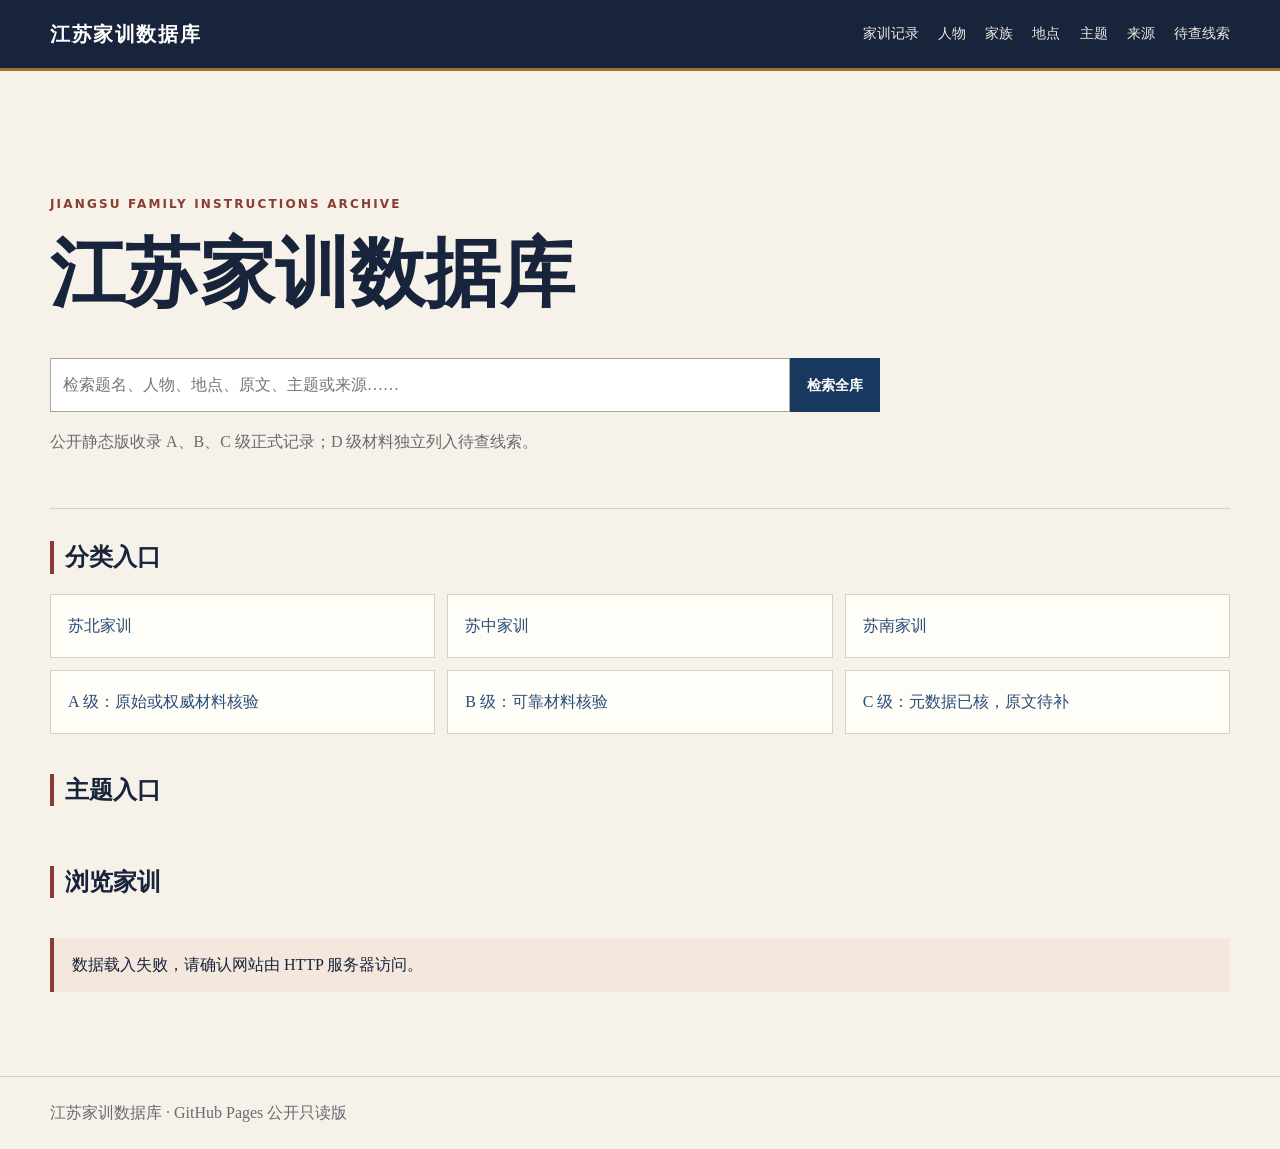
==== src/index.html @ 2fd49275 "发布江苏家训数据库静态检索网站" ====
<!doctype html><html lang="zh-CN"><head><meta charset="utf-8"><meta name="viewport" content="width=device-width,initial-scale=1"><meta name="description" content="江苏家训历史文献公开检索数据库"><title>江苏家训数据库</title><link rel="stylesheet" href="css/styles.css"></head><body data-page="home"><a class="skip" href="#main">跳至主要内容</a><header><div class="wrap"><a class="brand" href="index.html">江苏家训数据库</a><button class="nav-toggle" aria-label="打开导航" aria-expanded="false">☰</button><nav><a href="records.html">家训记录</a><a href="persons.html">人物</a><a href="families.html">家族</a><a href="places.html">地点</a><a href="themes.html">主题</a><a href="sources.html">来源</a><a href="leads.html">待查线索</a></nav></div></header><main id="main" class="wrap"><section class="mast"><p class="eyebrow">JIANGSU FAMILY INSTRUCTIONS ARCHIVE</p><h1>江苏家训数据库</h1><form id="global-search" class="searchbar"><label class="sr-only" for="global-q">统一搜索</label><input id="global-q" placeholder="检索题名、人物、地点、原文、主题或来源……"><button>检索全库</button></form><p class="note">公开静态版收录 A、B、C 级正式记录；D 级材料独立列入待查线索。</p></section><section><h2>分类入口</h2><div class="entrances"><a href="records.html?region=苏北">苏北家训</a><a href="records.html?region=苏中">苏中家训</a><a href="records.html?region=苏南">苏南家训</a><a href="records.html?level=A">A 级：原始或权威材料核验</a><a href="records.html?level=B">B 级：可靠材料核验</a><a href="records.html?level=C">C 级：元数据已核，原文待补</a></div></section><section><h2>主题入口</h2><div id="theme-entries" class="entrances"></div></section><section><h2>浏览家训</h2><div id="featured" class="cards"></div></section></main><footer><div class="wrap">江苏家训数据库 · GitHub Pages 公开只读版</div></footer><script src="js/app.js"></script></body></html>
---- src/css/styles.css ----
:root{--ink:#17243b;--blue:#19385f;--paper:#f6f2e9;--card:#fffdf8;--line:#d8d0c1;--muted:#686b70;--red:#8a3c32;--gold:#9a762f}*{box-sizing:border-box}html{font-size:16px}body{margin:0;background:var(--paper);color:var(--ink);font-family:"Noto Serif SC","Source Han Serif SC",STSong,serif;line-height:1.75}a{color:#284d78;text-decoration:none}a:hover{text-decoration:underline}a:focus-visible,button:focus-visible,input:focus-visible,select:focus-visible{outline:3px solid #d39b30;outline-offset:2px}.wrap{width:min(1180px,calc(100% - 40px));margin:auto}.skip{position:fixed;left:-999px}.skip:focus{left:1rem;top:1rem;background:white;padding:.7rem;z-index:20}header{background:var(--ink);border-bottom:3px solid var(--gold)}header .wrap{min-height:68px;display:flex;align-items:center;justify-content:space-between}.brand{color:white;font-size:1.25rem;font-weight:700;letter-spacing:.08em}nav{display:flex;gap:1.2rem}nav a{color:#eee9df;font-family:system-ui,sans-serif;font-size:.9rem}.nav-toggle{display:none;background:transparent;color:white;border:0;font-size:1.4rem}main{padding:38px 0 64px;min-height:75vh}footer{border-top:1px solid var(--line);padding:22px 0;color:var(--muted)}h1,h2,h3{line-height:1.35}.eyebrow{font:700 .75rem system-ui;letter-spacing:.18em;color:var(--red)}.mast{padding:36px 0;border-bottom:1px solid var(--line)}.mast h1{font-size:clamp(2.5rem,6vw,4.7rem);margin:.1em 0 .45em}.mast+section{margin-top:32px}.searchbar{display:flex;max-width:830px}.searchbar input,.controls input,.controls select{border:1px solid #a9a398;background:white;padding:12px;font:inherit;color:var(--ink)}.searchbar input{flex:1}.button,button{background:var(--blue);color:white;border:0;padding:11px 17px;font:700 .9rem system-ui;cursor:pointer}.button.secondary,button.secondary{background:transparent;color:var(--blue);border:1px solid var(--blue)}.note{color:var(--muted)}section{margin-top:40px}section>h2{border-left:4px solid var(--red);padding-left:.7rem}.entrances,.cards,.directory{display:grid;grid-template-columns:repeat(3,1fr);gap:12px}.entrances a,.card,.directory a{background:var(--card);border:1px solid var(--line);padding:17px;display:flex;flex-direction:column}.page-head{display:flex;align-items:flex-start;justify-content:space-between;border-bottom:1px solid var(--line);margin-bottom:24px}.page-head h1{font-size:2.3rem}.badge{display:inline-block;border:1px solid currentColor;padding:.16rem .5rem;font:700 .77rem system-ui;border-radius:2px}.lv-A{color:#23603b;background:#eef7ef}.lv-B{color:#755712;background:#fff8df}.lv-C{color:#8a3c32;background:#fff0ed}.lv-D{color:#5e5365;background:#f2edf4}.controls{background:#eae4d8;padding:18px;display:grid;grid-template-columns:repeat(4,1fr);gap:12px;margin-bottom:22px}.controls label{display:flex;flex-direction:column;font:700 .83rem system-ui;gap:4px}.controls .wide{grid-column:span 2}.controls .actions{display:flex;align-items:end;gap:8px}.table-wrap{overflow:auto;border:1px solid var(--line);background:var(--card)}table{border-collapse:collapse;width:100%;min-width:950px;font-family:system-ui,sans-serif;font-size:.9rem}th,td{text-align:left;padding:12px;border-bottom:1px solid #e5ded2;vertical-align:top}th{background:#eae4d8;font-size:.78rem}td small,.muted{display:block;color:var(--muted)}.pager{display:flex;justify-content:center;align-items:center;gap:18px;margin:24px}.notice{background:#f4e7de;border-left:4px solid var(--red);padding:13px 18px;margin:20px 0}.detail-head{display:flex;justify-content:space-between;gap:20px;border-bottom:1px solid var(--line);padding-bottom:28px}.detail-head h1{font-size:clamp(2rem,5vw,3.3rem)}.facts{display:grid;grid-template-columns:repeat(2,1fr);border-top:1px solid var(--line)}.facts div{display:grid;grid-template-columns:145px 1fr;padding:11px 0;border-bottom:1px solid var(--line)}.facts .full{grid-column:1/-1}.facts dt{font-weight:700;color:var(--muted)}.facts dd{margin:0;overflow-wrap:anywhere}.text-unit,.source,.relation,.result{background:var(--card);border-top:2px solid var(--blue);padding:20px;margin-bottom:13px}.original{white-space:pre-wrap;font-size:1.08rem;line-height:2.05;overflow-wrap:anywhere}.annotation{background:#efebe3;padding:11px}.tags{display:flex;flex-wrap:wrap;gap:8px}.tags a{border:1px solid var(--line);background:white;padding:5px 10px}.directory a span,.directory a small{color:var(--muted)}.lead-list{display:grid;grid-template-columns:repeat(2,1fr);gap:14px}.empty{text-align:center;color:var(--muted);padding:40px}.highlight{background:#ffe49a;color:#382b10}.scope{border-left:3px solid var(--gold);padding-left:14px}.scope strong{display:block;font-size:1.2rem}.source a{overflow-wrap:anywhere}.sr-only{position:absolute;width:1px;height:1px;overflow:hidden;clip:rect(0,0,0,0)}
@media(max-width:800px){.wrap{width:calc(100% - 24px)}header .wrap{min-height:58px;position:relative}.nav-toggle{display:block}nav{display:none;position:absolute;top:58px;left:0;right:0;background:var(--ink);padding:16px;z-index:5;flex-direction:column}nav.open{display:flex}.entrances,.cards,.directory,.lead-list{grid-template-columns:1fr}.controls{grid-template-columns:1fr}.controls .wide{grid-column:auto}.detail-head{flex-direction:column}.facts{grid-template-columns:1fr}.facts .full{grid-column:auto}.facts div{grid-template-columns:110px 1fr}.searchbar{flex-direction:column;gap:8px}.page-head h1{font-size:1.8rem}}
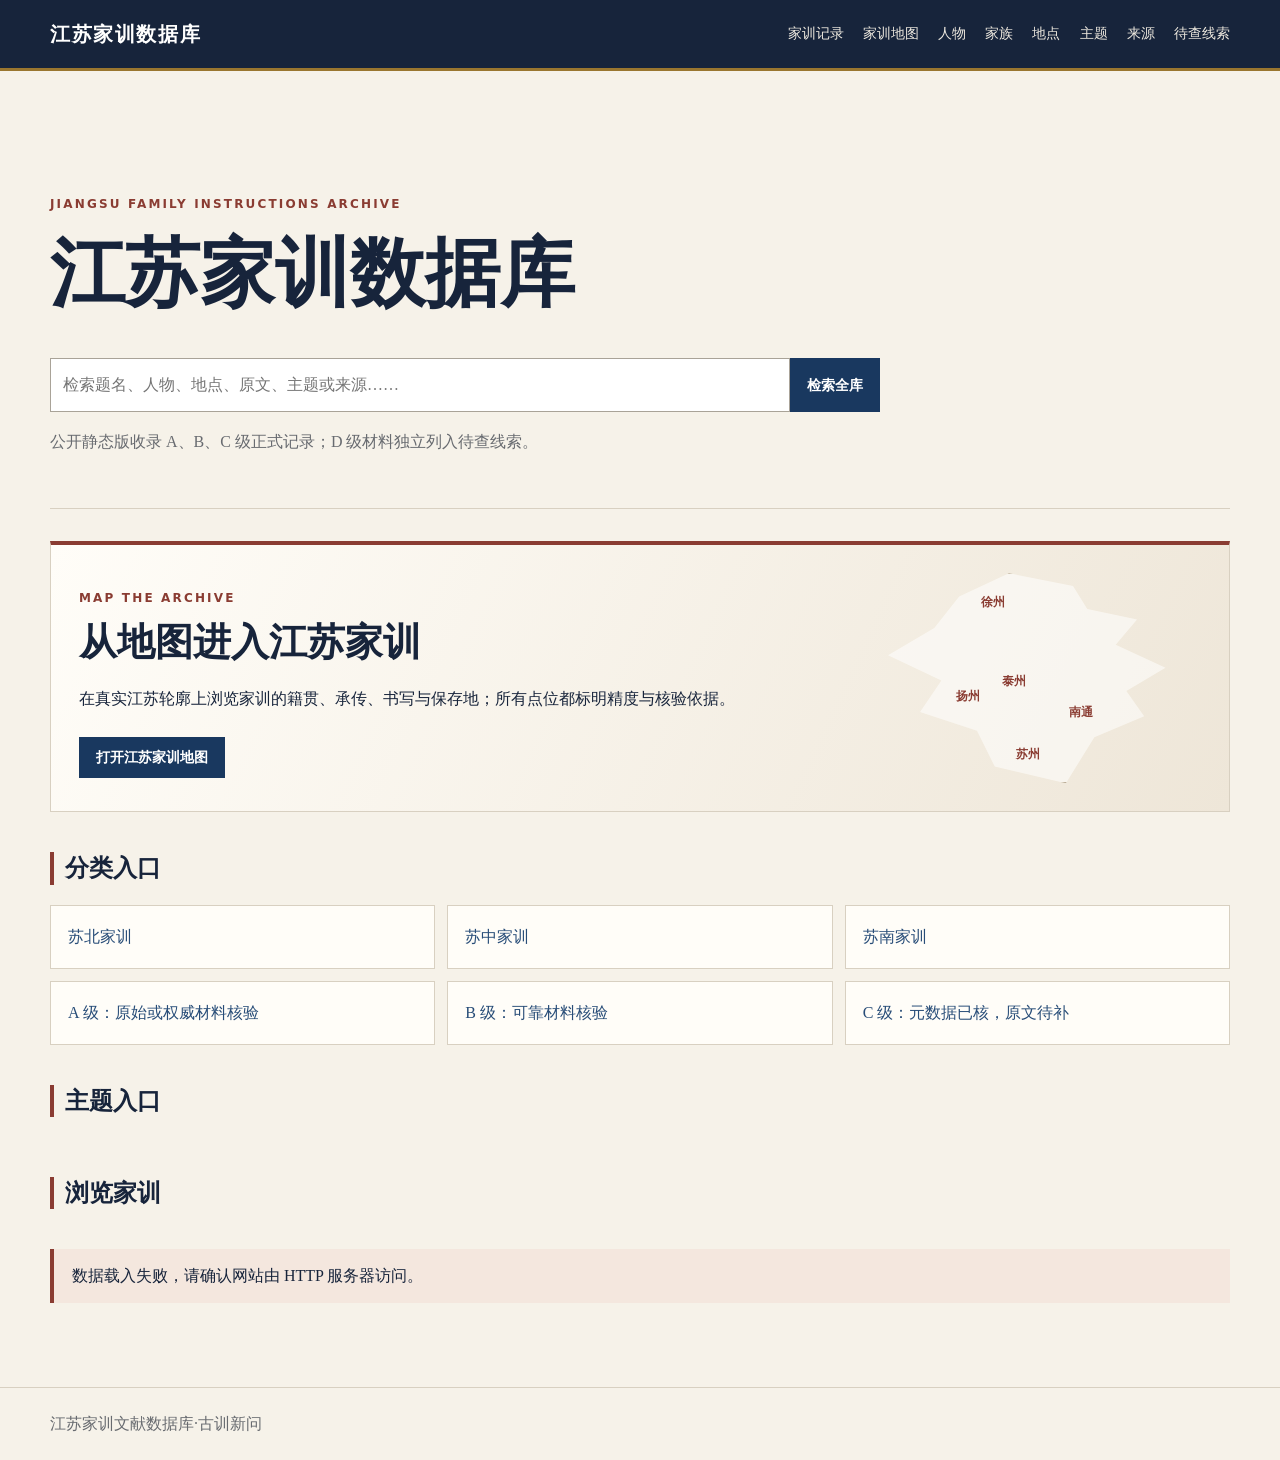
==== commit f05f2727: "更新家训数据并发布十三市地图" ====
--- a/src/index.html
+++ b/src/index.html
@@ -1 +1,71 @@
-<!doctype html><html lang="zh-CN"><head><meta charset="utf-8"><meta name="viewport" content="width=device-width,initial-scale=1"><meta name="description" content="江苏家训历史文献公开检索数据库"><title>江苏家训数据库</title><link rel="stylesheet" href="css/styles.css"></head><body data-page="home"><a class="skip" href="#main">跳至主要内容</a><header><div class="wrap"><a class="brand" href="index.html">江苏家训数据库</a><button class="nav-toggle" aria-label="打开导航" aria-expanded="false">☰</button><nav><a href="records.html">家训记录</a><a href="persons.html">人物</a><a href="families.html">家族</a><a href="places.html">地点</a><a href="themes.html">主题</a><a href="sources.html">来源</a><a href="leads.html">待查线索</a></nav></div></header><main id="main" class="wrap"><section class="mast"><p class="eyebrow">JIANGSU FAMILY INSTRUCTIONS ARCHIVE</p><h1>江苏家训数据库</h1><form id="global-search" class="searchbar"><label class="sr-only" for="global-q">统一搜索</label><input id="global-q" placeholder="检索题名、人物、地点、原文、主题或来源……"><button>检索全库</button></form><p class="note">公开静态版收录 A、B、C 级正式记录；D 级材料独立列入待查线索。</p></section><section><h2>分类入口</h2><div class="entrances"><a href="records.html?region=苏北">苏北家训</a><a href="records.html?region=苏中">苏中家训</a><a href="records.html?region=苏南">苏南家训</a><a href="records.html?level=A">A 级：原始或权威材料核验</a><a href="records.html?level=B">B 级：可靠材料核验</a><a href="records.html?level=C">C 级：元数据已核，原文待补</a></div></section><section><h2>主题入口</h2><div id="theme-entries" class="entrances"></div></section><section><h2>浏览家训</h2><div id="featured" class="cards"></div></section></main><footer><div class="wrap">江苏家训数据库 · GitHub Pages 公开只读版</div></footer><script src="js/app.js"></script></body></html>
+<!doctype html>
+<html lang="zh-CN">
+<head>
+<meta charset="utf-8">
+<meta name="viewport" content="width=device-width,initial-scale=1">
+<meta name="description" content="江苏家训历史文献公开检索数据库">
+<title>江苏家训数据库</title>
+<link rel="stylesheet" href="css/styles.css">
+</head>
+<body data-page="home">
+<a class="skip" href="#main">跳至主要内容</a>
+<header>
+<div class="wrap">
+<a class="brand" href="index.html">江苏家训数据库</a>
+<button class="nav-toggle" aria-label="打开导航" aria-expanded="false">☰</button>
+<nav>
+<a href="records.html">家训记录</a>
+<a href="map.html">家训地图</a>
+<a href="persons.html">人物</a>
+<a href="families.html">家族</a>
+<a href="places.html">地点</a>
+<a href="themes.html">主题</a>
+<a href="sources.html">来源</a>
+<a href="leads.html">待查线索</a>
+</nav>
+</div>
+</header>
+<main id="main" class="wrap">
+<section class="mast">
+<p class="eyebrow">JIANGSU FAMILY INSTRUCTIONS ARCHIVE</p>
+<h1>江苏家训数据库</h1>
+<form id="global-search" class="searchbar">
+<label class="sr-only" for="global-q">统一搜索</label>
+<input id="global-q" placeholder="检索题名、人物、地点、原文、主题或来源……">
+<button>检索全库</button>
+</form>
+<p class="note">公开静态版收录 A、B、C 级正式记录；D 级材料独立列入待查线索。</p>
+</section>
+<section class="map-feature">
+<div><p class="eyebrow">MAP THE ARCHIVE</p><h2>从地图进入江苏家训</h2><p>在真实江苏轮廓上浏览家训的籍贯、承传、书写与保存地；所有点位都标明精度与核验依据。</p><a class="button map-cta" href="map.html">打开江苏家训地图</a></div>
+<div class="map-silhouette" aria-hidden="true"><span>徐州</span><span>泰州</span><span>扬州</span><span>南通</span><span>苏州</span></div>
+</section>
+<section>
+<h2>分类入口</h2>
+<div class="entrances">
+<a href="records.html?region=苏北">苏北家训</a>
+<a href="records.html?region=苏中">苏中家训</a>
+<a href="records.html?region=苏南">苏南家训</a>
+<a href="records.html?level=A">A 级：原始或权威材料核验</a>
+<a href="records.html?level=B">B 级：可靠材料核验</a>
+<a href="records.html?level=C">C 级：元数据已核，原文待补</a>
+</div>
+</section>
+<section>
+<h2>主题入口</h2>
+<div id="theme-entries" class="entrances">
+</div>
+</section>
+<section>
+<h2>浏览家训</h2>
+<div id="featured" class="cards">
+</div>
+</section>
+</main>
+<footer>
+<div class="wrap">江苏家训文献数据库·古训新问</div>
+</footer>
+<script src="js/app.js">
+</script>
+</body>
+</html>
--- a/src/css/styles.css
+++ b/src/css/styles.css
@@ -1,2 +1,8 @@
 :root{--ink:#17243b;--blue:#19385f;--paper:#f6f2e9;--card:#fffdf8;--line:#d8d0c1;--muted:#686b70;--red:#8a3c32;--gold:#9a762f}*{box-sizing:border-box}html{font-size:16px}body{margin:0;background:var(--paper);color:var(--ink);font-family:"Noto Serif SC","Source Han Serif SC",STSong,serif;line-height:1.75}a{color:#284d78;text-decoration:none}a:hover{text-decoration:underline}a:focus-visible,button:focus-visible,input:focus-visible,select:focus-visible{outline:3px solid #d39b30;outline-offset:2px}.wrap{width:min(1180px,calc(100% - 40px));margin:auto}.skip{position:fixed;left:-999px}.skip:focus{left:1rem;top:1rem;background:white;padding:.7rem;z-index:20}header{background:var(--ink);border-bottom:3px solid var(--gold)}header .wrap{min-height:68px;display:flex;align-items:center;justify-content:space-between}.brand{color:white;font-size:1.25rem;font-weight:700;letter-spacing:.08em}nav{display:flex;gap:1.2rem}nav a{color:#eee9df;font-family:system-ui,sans-serif;font-size:.9rem}.nav-toggle{display:none;background:transparent;color:white;border:0;font-size:1.4rem}main{padding:38px 0 64px;min-height:75vh}footer{border-top:1px solid var(--line);padding:22px 0;color:var(--muted)}h1,h2,h3{line-height:1.35}.eyebrow{font:700 .75rem system-ui;letter-spacing:.18em;color:var(--red)}.mast{padding:36px 0;border-bottom:1px solid var(--line)}.mast h1{font-size:clamp(2.5rem,6vw,4.7rem);margin:.1em 0 .45em}.mast+section{margin-top:32px}.searchbar{display:flex;max-width:830px}.searchbar input,.controls input,.controls select{border:1px solid #a9a398;background:white;padding:12px;font:inherit;color:var(--ink)}.searchbar input{flex:1}.button,button{background:var(--blue);color:white;border:0;padding:11px 17px;font:700 .9rem system-ui;cursor:pointer}.button.secondary,button.secondary{background:transparent;color:var(--blue);border:1px solid var(--blue)}.note{color:var(--muted)}section{margin-top:40px}section>h2{border-left:4px solid var(--red);padding-left:.7rem}.entrances,.cards,.directory{display:grid;grid-template-columns:repeat(3,1fr);gap:12px}.entrances a,.card,.directory a{background:var(--card);border:1px solid var(--line);padding:17px;display:flex;flex-direction:column}.page-head{display:flex;align-items:flex-start;justify-content:space-between;border-bottom:1px solid var(--line);margin-bottom:24px}.page-head h1{font-size:2.3rem}.badge{display:inline-block;border:1px solid currentColor;padding:.16rem .5rem;font:700 .77rem system-ui;border-radius:2px}.lv-A{color:#23603b;background:#eef7ef}.lv-B{color:#755712;background:#fff8df}.lv-C{color:#8a3c32;background:#fff0ed}.lv-D{color:#5e5365;background:#f2edf4}.controls{background:#eae4d8;padding:18px;display:grid;grid-template-columns:repeat(4,1fr);gap:12px;margin-bottom:22px}.controls label{display:flex;flex-direction:column;font:700 .83rem system-ui;gap:4px}.controls .wide{grid-column:span 2}.controls .actions{display:flex;align-items:end;gap:8px}.table-wrap{overflow:auto;border:1px solid var(--line);background:var(--card)}table{border-collapse:collapse;width:100%;min-width:950px;font-family:system-ui,sans-serif;font-size:.9rem}th,td{text-align:left;padding:12px;border-bottom:1px solid #e5ded2;vertical-align:top}th{background:#eae4d8;font-size:.78rem}td small,.muted{display:block;color:var(--muted)}.pager{display:flex;justify-content:center;align-items:center;gap:18px;margin:24px}.notice{background:#f4e7de;border-left:4px solid var(--red);padding:13px 18px;margin:20px 0}.detail-head{display:flex;justify-content:space-between;gap:20px;border-bottom:1px solid var(--line);padding-bottom:28px}.detail-head h1{font-size:clamp(2rem,5vw,3.3rem)}.facts{display:grid;grid-template-columns:repeat(2,1fr);border-top:1px solid var(--line)}.facts div{display:grid;grid-template-columns:145px 1fr;padding:11px 0;border-bottom:1px solid var(--line)}.facts .full{grid-column:1/-1}.facts dt{font-weight:700;color:var(--muted)}.facts dd{margin:0;overflow-wrap:anywhere}.text-unit,.source,.relation,.result{background:var(--card);border-top:2px solid var(--blue);padding:20px;margin-bottom:13px}.original{white-space:pre-wrap;font-size:1.08rem;line-height:2.05;overflow-wrap:anywhere}.annotation{background:#efebe3;padding:11px}.tags{display:flex;flex-wrap:wrap;gap:8px}.tags a{border:1px solid var(--line);background:white;padding:5px 10px}.directory a span,.directory a small{color:var(--muted)}.lead-list{display:grid;grid-template-columns:repeat(2,1fr);gap:14px}.empty{text-align:center;color:var(--muted);padding:40px}.highlight{background:#ffe49a;color:#382b10}.scope{border-left:3px solid var(--gold);padding-left:14px}.scope strong{display:block;font-size:1.2rem}.source a{overflow-wrap:anywhere}.sr-only{position:absolute;width:1px;height:1px;overflow:hidden;clip:rect(0,0,0,0)}
 @media(max-width:800px){.wrap{width:calc(100% - 24px)}header .wrap{min-height:58px;position:relative}.nav-toggle{display:block}nav{display:none;position:absolute;top:58px;left:0;right:0;background:var(--ink);padding:16px;z-index:5;flex-direction:column}nav.open{display:flex}.entrances,.cards,.directory,.lead-list{grid-template-columns:1fr}.controls{grid-template-columns:1fr}.controls .wide{grid-column:auto}.detail-head{flex-direction:column}.facts{grid-template-columns:1fr}.facts .full{grid-column:auto}.facts div{grid-template-columns:110px 1fr}.searchbar{flex-direction:column;gap:8px}.page-head h1{font-size:1.8rem}}
+
+/* 家训地图：本地 SVG 轮廓和可访问标记，不依赖外部瓦片。 */
+.map-feature{display:grid;grid-template-columns:minmax(0,1.35fr) minmax(220px,.65fr);gap:28px;align-items:center;background:linear-gradient(115deg,#fffdf8,#eee6d8);border:1px solid var(--line);border-top:4px solid var(--red);padding:28px}.map-feature h2{font-size:clamp(1.6rem,3vw,2.5rem);margin:.2rem 0}.map-cta{display:inline-block;margin-top:8px}.map-silhouette{min-height:210px;position:relative;border:1px solid #bcae98;background:rgba(255,255,255,.55);clip-path:polygon(46% 0,64% 6%,68% 17%,82% 22%,76% 34%,90% 45%,79% 56%,84% 68%,70% 78%,62% 100%,42% 92%,37% 75%,21% 66%,27% 51%,12% 39%,25% 26%,32% 11%)}.map-silhouette span{position:absolute;font:700 .72rem system-ui;color:var(--red)}.map-silhouette span:nth-child(1){left:38%;top:10%}.map-silhouette span:nth-child(2){left:44%;top:48%}.map-silhouette span:nth-child(3){left:31%;top:55%}.map-silhouette span:nth-child(4){left:63%;top:63%}.map-silhouette span:nth-child(5){left:48%;top:83%}
+.map-page{width:min(1380px,calc(100% - 40px))}.map-controls{grid-template-columns:repeat(4,minmax(130px,1fr)) auto}.map-layout{display:grid;grid-template-columns:minmax(0,1.65fr) minmax(340px,.75fr);gap:22px;align-items:start}.map-panel{position:relative;margin-top:0;background:#efe8dc;border:1px solid var(--line);padding:14px}.jiaxun-map{display:block;width:100%;height:min(72vh,760px);min-height:590px;background:radial-gradient(circle at 50% 45%,#fffdf8 0,#eee5d7 78%);border:1px solid #d2c5b2}.city-boundary{stroke:#fffdf8;stroke-width:1.7;vector-effect:non-scaling-stroke;fill-rule:evenodd}.region-south{fill:#cbd8d2}.region-central{fill:#dfc9b5}.region-north{fill:#d8d2b5}.city-label{font:700 13px system-ui,sans-serif;fill:#17243b;text-anchor:middle;dominant-baseline:central;paint-order:stroke;stroke:#fffdf8;stroke-width:3px;stroke-linejoin:round}.map-marker{cursor:pointer;outline:none}.marker-halo{fill:rgba(138,60,50,.2);stroke:transparent}.marker-dot{fill:var(--red);stroke:white;stroke-width:2}.map-marker:hover .marker-halo,.map-marker:focus .marker-halo{fill:rgba(211,155,48,.48);stroke:#6f4f15;stroke-width:2}.marker-count{font:700 12px system-ui;fill:white;stroke:var(--ink);stroke-width:4;paint-order:stroke}.map-status{position:absolute;z-index:2;inset:30px auto auto 30px;background:#fffdf8;padding:8px 12px;border:1px solid var(--line)}.map-legend{display:flex;flex-wrap:wrap;gap:16px;margin:.7rem 0 0;font:700 .8rem system-ui;color:var(--ink)}.map-legend span{display:inline-flex;align-items:center;gap:6px}.map-legend i{width:18px;height:12px;border:1px solid #8f897d}.legend-south{background:#cbd8d2}.legend-central{background:#dfc9b5}.legend-north{background:#d8d2b5}.map-record{border-top:1px solid var(--line);margin-top:12px;padding-top:10px}.map-record-title{font-weight:700}.map-excerpt{margin:8px 0;padding:9px 12px;background:#f1ece3;border-left:3px solid var(--gold);font-size:.94rem}.plain-list{margin:.25rem 0;padding-left:1.25rem}.pin-note{font:700 .75rem system-ui;color:var(--red);background:#f4e7de;padding:7px 9px}.map-attribution{font-size:.78rem;color:var(--muted);margin:.65rem 0 0}.map-sidebar{margin-top:0;background:var(--card);border:1px solid var(--line);padding:16px;max-height:calc(72vh + 112px);overflow:auto;overflow-x:hidden}.map-sidebar>h2{margin-top:0}.place-detail{display:grid;gap:10px}.sidebar-prompt{border-left:3px solid var(--gold);padding:8px 12px;background:#f1ece3;margin-top:0}.map-place-detail h3,.map-place-detail p,.place-summary h3,.place-summary p{margin:.2rem 0}.map-place-detail.separated{border-top:3px double var(--line);padding-top:16px;margin-top:6px}.evidence-link{display:inline-block;margin-top:9px}.place-summary{border:1px solid var(--line);border-left:4px solid var(--blue);padding:12px}.place-summary.pending{border-left-style:dashed;border-left-color:var(--muted)}.place-status{font:700 .8rem system-ui}.method-note{border-top:1px solid var(--line);padding-top:12px}
+@media(max-width:980px){.map-layout{grid-template-columns:1fr}.map-sidebar{max-height:none}.map-controls{grid-template-columns:repeat(2,1fr)}nav{gap:.75rem}nav a{font-size:.82rem}}
+@media(max-width:800px){.map-page{width:calc(100% - 24px)}.map-feature{grid-template-columns:1fr}.map-silhouette{display:none}.map-controls{grid-template-columns:1fr}.jiaxun-map{min-height:440px;height:58vh}.city-label{font-size:12px;stroke-width:2.5px}.map-attribution{font-size:.72rem}.map-sidebar{padding:13px}.map-marker .marker-halo{r:18}}
